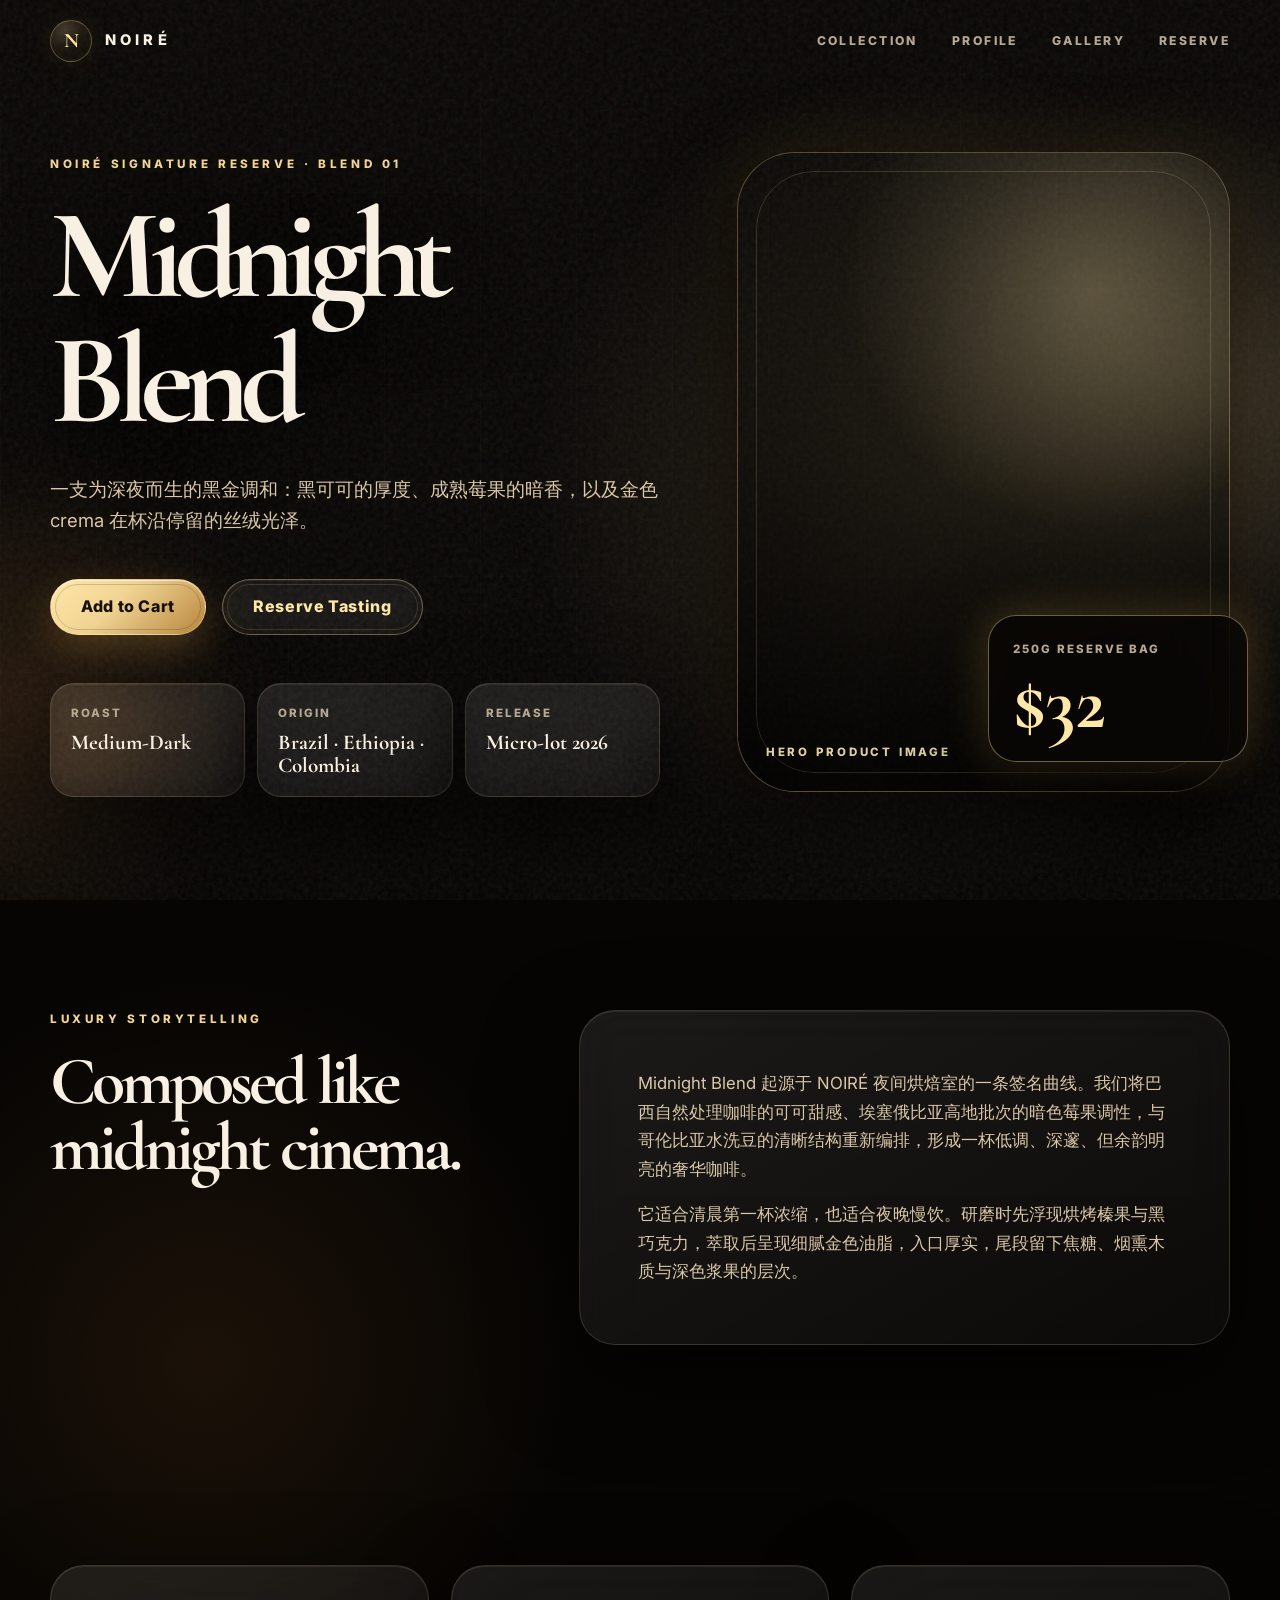
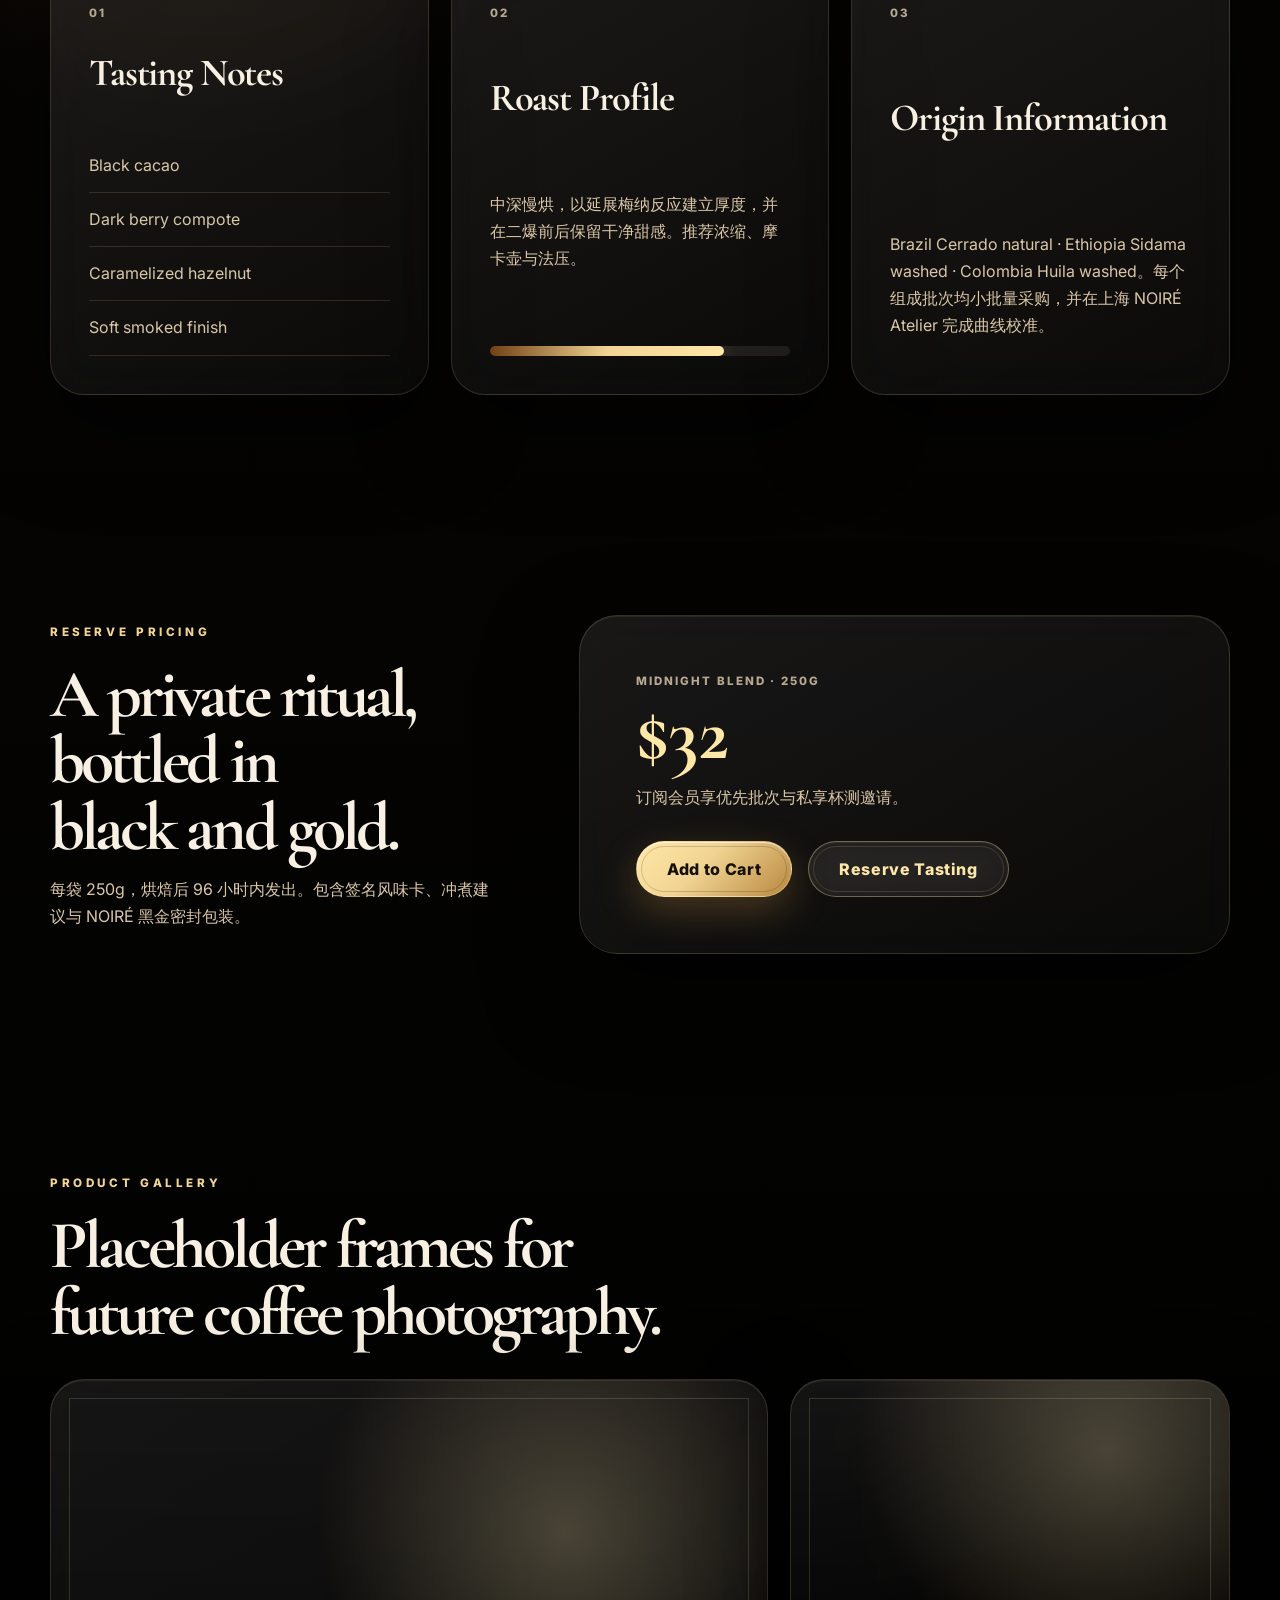
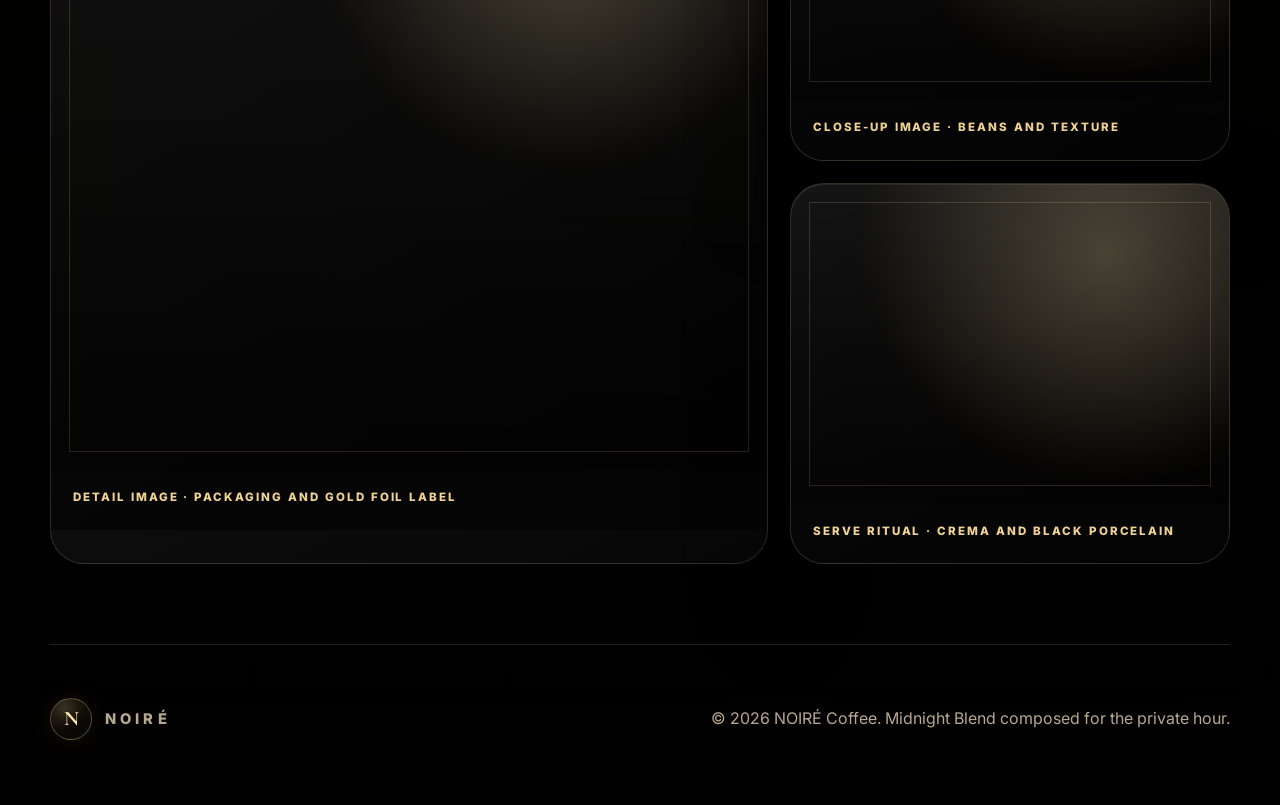
==== product-detail.html @ 7081f26c "Add Midnight Blend product detail page" ====
<!DOCTYPE html>
<html lang="zh-CN">
<head>
  <meta charset="UTF-8">
  <meta name="viewport" content="width=device-width, initial-scale=1.0">
  <title>Midnight Blend | NOIRÉ Coffee</title>
  <meta name="description" content="Midnight Blend premium product page for NOIRÉ Coffee, featuring tasting notes, roast profile, origin information, luxury storytelling, and private tasting reservation CTAs.">
  <link rel="preconnect" href="https://fonts.googleapis.com">
  <link rel="preconnect" href="https://fonts.gstatic.com" crossorigin>
  <link href="https://fonts.googleapis.com/css2?family=Cormorant+Garamond:wght@500;600;700&family=Inter:wght@400;500;600;700;800&family=Noto+Serif+SC:wght@500;700&display=swap" rel="stylesheet">
  <link rel="stylesheet" href="product-detail.css">
</head>
<body>
  <header class="product-header" id="top">
    <nav class="product-nav" aria-label="Midnight Blend 产品导航">
      <a class="brand" href="index.html" aria-label="返回 NOIRÉ Coffee 首页">
        <span class="brand-mark">N</span>
        <span class="brand-word">NOIRÉ</span>
      </a>
      <button class="menu-toggle" type="button" aria-label="打开菜单" aria-expanded="false">
        <span></span>
        <span></span>
      </button>
      <div class="nav-links">
        <a href="index.html#products">Collection</a>
        <a href="#profile">Profile</a>
        <a href="#gallery">Gallery</a>
        <a href="#reserve">Reserve</a>
      </div>
    </nav>
  </header>

  <main>
    <section class="product-hero" aria-labelledby="product-title">
      <div class="cinema-grain" aria-hidden="true"></div>
      <div class="hero-ambient ambient-one" aria-hidden="true"></div>
      <div class="hero-ambient ambient-two" aria-hidden="true"></div>

      <div class="hero-copy reveal">
        <p class="eyebrow">NOIRÉ Signature Reserve · Blend 01</p>
        <h1 id="product-title">Midnight Blend</h1>
        <p class="hero-lede">一支为深夜而生的黑金调和：黑可可的厚度、成熟莓果的暗香，以及金色 crema 在杯沿停留的丝绒光泽。</p>
        <div class="hero-actions" id="reserve">
          <button class="luxury-button magnetic" type="button" data-action="cart">Add to Cart</button>
          <button class="luxury-button luxury-button--outline magnetic" type="button" data-action="tasting">Reserve Tasting</button>
        </div>
        <div class="hero-metrics" aria-label="Midnight Blend 关键信息">
          <div>
            <span>Roast</span>
            <strong>Medium-Dark</strong>
          </div>
          <div>
            <span>Origin</span>
            <strong>Brazil · Ethiopia · Colombia</strong>
          </div>
          <div>
            <span>Release</span>
            <strong>Micro-lot 2026</strong>
          </div>
        </div>
      </div>

      <div class="hero-product reveal floating" aria-label="Midnight Blend 产品主视觉">
        <div class="hero-image placeholder-image" role="img" aria-label="Midnight Blend 黑金包装、咖啡豆与浓缩咖啡的豪华占位图">
          <span>Hero Product Image</span>
        </div>
        <div class="product-badge" aria-label="价格">
          <span>250g Reserve Bag</span>
          <strong>$32</strong>
        </div>
      </div>
    </section>

    <section class="detail-section product-story reveal" aria-labelledby="story-title">
      <div>
        <p class="eyebrow">Luxury Storytelling</p>
        <h2 id="story-title">Composed like midnight cinema.</h2>
      </div>
      <div class="story-panel">
        <p>Midnight Blend 起源于 NOIRÉ 夜间烘焙室的一条签名曲线。我们将巴西自然处理咖啡的可可甜感、埃塞俄比亚高地批次的暗色莓果调性，与哥伦比亚水洗豆的清晰结构重新编排，形成一杯低调、深邃、但余韵明亮的奢华咖啡。</p>
        <p>它适合清晨第一杯浓缩，也适合夜晚慢饮。研磨时先浮现烘烤榛果与黑巧克力，萃取后呈现细腻金色油脂，入口厚实，尾段留下焦糖、烟熏木质与深色浆果的层次。</p>
      </div>
    </section>

    <section class="detail-section profile-grid" id="profile" aria-label="Midnight Blend 风味、烘焙与产地信息">
      <article class="profile-card reveal">
        <span class="card-number">01</span>
        <h3>Tasting Notes</h3>
        <ul>
          <li>Black cacao</li>
          <li>Dark berry compote</li>
          <li>Caramelized hazelnut</li>
          <li>Soft smoked finish</li>
        </ul>
      </article>
      <article class="profile-card reveal">
        <span class="card-number">02</span>
        <h3>Roast Profile</h3>
        <p>中深慢烘，以延展梅纳反应建立厚度，并在二爆前后保留干净甜感。推荐浓缩、摩卡壶与法压。</p>
        <div class="roast-scale" aria-label="烘焙程度 78%">
          <span></span>
        </div>
      </article>
      <article class="profile-card reveal">
        <span class="card-number">03</span>
        <h3>Origin Information</h3>
        <p>Brazil Cerrado natural · Ethiopia Sidama washed · Colombia Huila washed。每个组成批次均小批量采购，并在上海 NOIRÉ Atelier 完成曲线校准。</p>
      </article>
    </section>

    <section class="detail-section pricing-section reveal" aria-labelledby="pricing-title">
      <div class="pricing-copy">
        <p class="eyebrow">Reserve Pricing</p>
        <h2 id="pricing-title">A private ritual, bottled in black and gold.</h2>
        <p>每袋 250g，烘焙后 96 小时内发出。包含签名风味卡、冲煮建议与 NOIRÉ 黑金密封包装。</p>
      </div>
      <div class="price-card">
        <span>Midnight Blend · 250g</span>
        <strong>$32</strong>
        <p>订阅会员享优先批次与私享杯测邀请。</p>
        <div class="price-actions">
          <button class="luxury-button" type="button" data-action="cart">Add to Cart</button>
          <button class="luxury-button luxury-button--outline" type="button" data-action="tasting">Reserve Tasting</button>
        </div>
      </div>
    </section>

    <section class="detail-section gallery-section" id="gallery" aria-labelledby="gallery-title">
      <div class="section-heading reveal">
        <p class="eyebrow">Product Gallery</p>
        <h2 id="gallery-title">Placeholder frames for future coffee photography.</h2>
      </div>
      <div class="gallery-grid">
        <figure class="gallery-item gallery-item--wide reveal">
          <div class="gallery-image detail-image" role="img" aria-label="Midnight Blend 细节产品占位图"></div>
          <figcaption>Detail image · packaging and gold foil label</figcaption>
        </figure>
        <figure class="gallery-item reveal">
          <div class="gallery-image closeup-image" role="img" aria-label="咖啡豆与金色光影特写占位图"></div>
          <figcaption>Close-up image · beans and texture</figcaption>
        </figure>
        <figure class="gallery-item reveal">
          <div class="gallery-image ritual-image" role="img" aria-label="浓缩咖啡油脂与杯具占位图"></div>
          <figcaption>Serve ritual · crema and black porcelain</figcaption>
        </figure>
      </div>
    </section>
  </main>

  <footer class="product-footer">
    <a class="brand" href="#top" aria-label="返回 Midnight Blend 页面顶部">
      <span class="brand-mark">N</span>
      <span class="brand-word">NOIRÉ</span>
    </a>
    <p>© 2026 NOIRÉ Coffee. Midnight Blend composed for the private hour.</p>
  </footer>

  <div class="product-toast" role="status" aria-live="polite"></div>
  <script src="product-detail.js"></script>
</body>
</html>
---- product-detail.css ----
:root {
  --bg: #050403;
  --bg-deep: #000;
  --panel: rgba(18, 15, 11, 0.74);
  --panel-strong: rgba(27, 21, 14, 0.9);
  --text: #f8f0e2;
  --muted: #b7a892;
  --muted-strong: #dac7a8;
  --gold: #b8873e;
  --gold-soft: #f1d493;
  --gold-bright: #ffe7a8;
  --line: rgba(241, 212, 147, 0.16);
  --line-strong: rgba(241, 212, 147, 0.34);
  --shadow: 0 34px 90px rgba(0, 0, 0, 0.58);
  --glow: 0 0 46px rgba(222, 174, 88, 0.3);
}

* {
  box-sizing: border-box;
}

html {
  scroll-behavior: smooth;
}

body {
  margin: 0;
  min-width: 320px;
  overflow-x: hidden;
  background:
    radial-gradient(circle at 74% 12%, rgba(241, 212, 147, 0.16), transparent 26rem),
    radial-gradient(circle at 16% 34%, rgba(184, 111, 42, 0.12), transparent 24rem),
    linear-gradient(180deg, #080604 0%, var(--bg) 46%, #010101 100%);
  color: var(--text);
  font-family: Inter, "PingFang SC", "Microsoft YaHei", sans-serif;
  line-height: 1.7;
}

body::before {
  position: fixed;
  inset: 0;
  z-index: -1;
  pointer-events: none;
  content: "";
  opacity: 0.74;
  background:
    linear-gradient(90deg, rgba(255, 255, 255, 0.025) 1px, transparent 1px),
    linear-gradient(180deg, rgba(255, 255, 255, 0.018) 1px, transparent 1px);
  background-size: 96px 96px;
  mask-image: linear-gradient(180deg, transparent, #000 15%, #000 78%, transparent);
}

body.menu-open {
  overflow: hidden;
}

a {
  color: inherit;
  text-decoration: none;
}

button {
  border: 0;
  font: inherit;
}

.product-header {
  position: fixed;
  inset: 0 0 auto;
  z-index: 20;
  border-bottom: 1px solid transparent;
  transition: background 0.35s ease, border-color 0.35s ease, box-shadow 0.35s ease, backdrop-filter 0.35s ease;
}

.product-header.scrolled {
  border-color: var(--line);
  background: rgba(5, 4, 3, 0.78);
  box-shadow: 0 18px 50px rgba(0, 0, 0, 0.28);
  backdrop-filter: blur(24px);
}

.product-nav,
.detail-section,
.product-footer {
  width: min(1180px, calc(100% - 40px));
  margin-inline: auto;
}

.product-nav {
  min-height: 82px;
  display: flex;
  align-items: center;
  justify-content: space-between;
  gap: 24px;
}

.brand {
  display: inline-flex;
  align-items: center;
  gap: 13px;
  font-weight: 800;
  letter-spacing: 0.26em;
}

.brand-mark {
  width: 42px;
  height: 42px;
  display: grid;
  place-items: center;
  border: 1px solid var(--line-strong);
  border-radius: 50%;
  color: var(--gold-bright);
  font-family: "Cormorant Garamond", "Noto Serif SC", serif;
  font-size: 1.28rem;
  letter-spacing: 0;
  background: radial-gradient(circle at 35% 25%, rgba(255, 231, 168, 0.2), rgba(184, 135, 62, 0.05) 48%, transparent 70%);
  box-shadow: inset 0 0 22px rgba(241, 212, 147, 0.08), 0 0 24px rgba(184, 135, 62, 0.12);
}

.brand-word {
  font-size: 0.92rem;
}

.nav-links {
  display: flex;
  align-items: center;
  gap: 34px;
  color: var(--muted);
  font-size: 0.76rem;
  font-weight: 800;
  letter-spacing: 0.2em;
  text-transform: uppercase;
}

.nav-links a {
  position: relative;
  transition: color 0.25s ease, text-shadow 0.25s ease;
}

.nav-links a::after {
  position: absolute;
  left: 0;
  right: 0;
  bottom: -9px;
  height: 1px;
  content: "";
  background: linear-gradient(90deg, transparent, var(--gold-soft), transparent);
  transform: scaleX(0);
  transition: transform 0.25s ease;
}

.nav-links a:hover {
  color: var(--gold-bright);
  text-shadow: 0 0 18px rgba(241, 212, 147, 0.35);
}

.nav-links a:hover::after {
  transform: scaleX(1);
}

.menu-toggle {
  display: none;
  width: 44px;
  height: 44px;
  border: 1px solid var(--line);
  border-radius: 50%;
  background: rgba(255, 255, 255, 0.035);
  color: var(--text);
}

.menu-toggle span {
  display: block;
  width: 18px;
  height: 1px;
  margin: 6px auto;
  background: currentColor;
}

.product-hero {
  position: relative;
  min-height: 100vh;
  display: grid;
  grid-template-columns: minmax(0, 0.94fr) minmax(360px, 0.76fr);
  align-items: center;
  gap: clamp(34px, 6vw, 92px);
  overflow: hidden;
  padding: 140px max(24px, calc((100vw - 1180px) / 2)) 88px;
  isolation: isolate;
}

.cinema-grain,
.hero-ambient {
  position: absolute;
  inset: 0;
  pointer-events: none;
}

.cinema-grain {
  z-index: -2;
  opacity: 0.16;
  mix-blend-mode: screen;
  background-image: url("data:image/svg+xml,%3Csvg viewBox='0 0 220 220' xmlns='http://www.w3.org/2000/svg'%3E%3Cfilter id='n'%3E%3CfeTurbulence type='fractalNoise' baseFrequency='0.82' numOctaves='3' stitchTiles='stitch'/%3E%3C/filter%3E%3Crect width='100%25' height='100%25' filter='url(%23n)' opacity='0.48'/%3E%3C/svg%3E");
}

.hero-ambient {
  z-index: -3;
  border-radius: 999px;
  filter: blur(26px);
  animation: breathe 9s ease-in-out infinite;
}

.ambient-one {
  left: auto;
  right: -18vw;
  top: 8vh;
  width: 48vw;
  height: 48vw;
  background: radial-gradient(circle, rgba(241, 212, 147, 0.22), transparent 64%);
}

.ambient-two {
  right: auto;
  left: -20vw;
  top: 48vh;
  width: 42vw;
  height: 42vw;
  background: radial-gradient(circle, rgba(184, 111, 42, 0.18), transparent 64%);
  animation-delay: -4s;
}

.eyebrow {
  margin: 0 0 18px;
  color: var(--gold-soft);
  font-size: 0.73rem;
  font-weight: 800;
  letter-spacing: 0.31em;
  text-transform: uppercase;
}

h1,
h2,
h3 {
  margin: 0;
  font-family: "Cormorant Garamond", "Noto Serif SC", serif;
  font-weight: 700;
  line-height: 0.98;
}

h1 {
  max-width: 780px;
  font-size: clamp(4.2rem, 10vw, 10.8rem);
  letter-spacing: -0.08em;
  text-wrap: balance;
  text-shadow: 0 22px 70px rgba(0, 0, 0, 0.78);
}

h2 {
  font-size: clamp(2.7rem, 5.3vw, 5.8rem);
  letter-spacing: -0.058em;
  text-wrap: balance;
}

h3 {
  font-size: clamp(2rem, 3vw, 2.7rem);
  letter-spacing: -0.03em;
}

.hero-lede {
  max-width: 650px;
  margin: 30px 0 0;
  color: var(--muted-strong);
  font-size: clamp(1rem, 1.45vw, 1.22rem);
}

.hero-actions,
.price-actions {
  display: flex;
  flex-wrap: wrap;
  gap: 16px;
  margin-top: 42px;
}

.luxury-button {
  position: relative;
  min-height: 56px;
  display: inline-flex;
  align-items: center;
  justify-content: center;
  overflow: hidden;
  border: 1px solid rgba(255, 231, 168, 0.36);
  border-radius: 999px;
  padding: 0 30px;
  cursor: pointer;
  color: #171006;
  font-weight: 800;
  letter-spacing: 0.04em;
  background: linear-gradient(135deg, var(--gold-bright), var(--gold-soft) 42%, var(--gold));
  box-shadow: 0 14px 38px rgba(184, 135, 62, 0.32), inset 0 1px 0 rgba(255, 255, 255, 0.58);
  transition: transform 0.3s ease, box-shadow 0.3s ease, border-color 0.3s ease, color 0.3s ease;
}

.luxury-button::before {
  position: absolute;
  inset: 0;
  content: "";
  background: linear-gradient(115deg, transparent 0%, rgba(255, 255, 255, 0.56) 46%, transparent 100%);
  transform: translateX(-135%);
  transition: transform 0.72s ease;
}

.luxury-button::after {
  position: absolute;
  inset: 4px;
  content: "";
  border-radius: inherit;
  border: 1px solid rgba(23, 16, 6, 0.18);
  pointer-events: none;
}

.luxury-button:hover {
  transform: translateY(-4px) scale(1.015);
  border-color: rgba(255, 231, 168, 0.82);
  box-shadow: 0 22px 64px rgba(241, 212, 147, 0.34), var(--glow);
}

.luxury-button:hover::before {
  transform: translateX(135%);
}

.luxury-button--outline {
  color: var(--gold-bright);
  background: rgba(255, 255, 255, 0.045);
  box-shadow: inset 0 1px 0 rgba(255, 255, 255, 0.08);
  backdrop-filter: blur(16px);
}

.luxury-button--outline::after {
  border-color: rgba(241, 212, 147, 0.16);
}

.hero-metrics {
  display: grid;
  grid-template-columns: repeat(3, 1fr);
  gap: 12px;
  margin-top: 48px;
}

.hero-metrics div,
.profile-card,
.story-panel,
.price-card,
.gallery-item {
  border: 1px solid var(--line);
  background: linear-gradient(150deg, rgba(255, 255, 255, 0.085), rgba(255, 255, 255, 0.026));
  box-shadow: var(--shadow), inset 0 1px 0 rgba(255, 255, 255, 0.08);
  backdrop-filter: blur(22px);
}

.hero-metrics div {
  min-height: 114px;
  padding: 20px;
  border-radius: 24px;
}

.hero-metrics span,
.price-card span,
.product-badge span,
.card-number,
.gallery-item figcaption {
  display: block;
  color: var(--muted);
  font-size: 0.72rem;
  font-weight: 800;
  letter-spacing: 0.17em;
  text-transform: uppercase;
}

.hero-metrics strong {
  display: block;
  margin-top: 8px;
  color: var(--text);
  font-family: "Cormorant Garamond", serif;
  font-size: 1.32rem;
  line-height: 1.05;
}

.hero-product {
  position: relative;
  min-height: min(72vh, 760px);
}

.hero-image {
  height: 100%;
  min-height: 640px;
  border: 1px solid var(--line-strong);
  border-radius: clamp(34px, 5vw, 58px);
  box-shadow: var(--shadow), 0 0 80px rgba(184, 135, 62, 0.18);
}

.placeholder-image,
.gallery-image {
  position: relative;
  overflow: hidden;
  display: grid;
  place-items: end start;
  padding: 28px;
  background-size: cover;
  background-position: center;
  filter: saturate(0.82) contrast(1.13) brightness(0.86);
}

.placeholder-image::before,
.gallery-image::before {
  position: absolute;
  inset: 0;
  content: "";
  background:
    radial-gradient(circle at 72% 22%, rgba(255, 231, 168, 0.28), transparent 16rem),
    linear-gradient(180deg, rgba(5, 4, 3, 0.05), rgba(5, 4, 3, 0.72));
}

.placeholder-image::after,
.gallery-image::after {
  position: absolute;
  inset: 18px;
  content: "";
  border: 1px solid rgba(255, 231, 168, 0.18);
  border-radius: inherit;
  pointer-events: none;
}

.placeholder-image span {
  position: relative;
  z-index: 1;
  color: var(--gold-bright);
  font-size: 0.72rem;
  font-weight: 800;
  letter-spacing: 0.24em;
  text-transform: uppercase;
}

.hero-image {
  background-image: url("https://images.unsplash.com/photo-1442512595331-e89e73853f31?auto=format&fit=crop&w=1200&q=88");
}

.product-badge {
  position: absolute;
  right: -18px;
  bottom: 38px;
  width: min(260px, 72%);
  padding: 24px;
  border: 1px solid rgba(255, 231, 168, 0.4);
  border-radius: 28px;
  background: rgba(10, 8, 6, 0.82);
  box-shadow: var(--shadow), var(--glow);
  backdrop-filter: blur(18px);
}

.product-badge strong,
.price-card strong {
  display: block;
  margin-top: 8px;
  color: var(--gold-bright);
  font-family: "Cormorant Garamond", serif;
  font-size: clamp(3.2rem, 6vw, 5.3rem);
  line-height: 0.9;
}

.detail-section {
  position: relative;
  padding: 110px 0;
}

.product-story,
.pricing-section {
  display: grid;
  grid-template-columns: 0.82fr 1.18fr;
  gap: clamp(28px, 6vw, 78px);
  align-items: start;
}

.story-panel {
  border-radius: 36px;
  padding: clamp(30px, 4.6vw, 58px);
  color: var(--muted-strong);
  font-size: 1.05rem;
}

.story-panel p:first-child {
  margin-top: 0;
}

.story-panel p:last-child {
  margin-bottom: 0;
}

.profile-grid {
  display: grid;
  grid-template-columns: repeat(3, 1fr);
  gap: 22px;
}

.profile-card {
  min-height: 430px;
  display: flex;
  flex-direction: column;
  justify-content: space-between;
  border-radius: 34px;
  padding: clamp(26px, 3vw, 38px);
  transition: transform 0.34s ease, border-color 0.34s ease, box-shadow 0.34s ease;
}

.profile-card:hover,
.gallery-item:hover {
  transform: translateY(-8px);
  border-color: rgba(255, 231, 168, 0.5);
  box-shadow: 0 34px 92px rgba(0, 0, 0, 0.58), var(--glow);
}

.profile-card ul {
  display: grid;
  gap: 13px;
  margin: 28px 0 0;
  padding: 0;
  list-style: none;
  color: var(--muted-strong);
}

.profile-card li {
  padding-bottom: 13px;
  border-bottom: 1px solid rgba(241, 212, 147, 0.14);
}

.profile-card p {
  color: var(--muted-strong);
}

.roast-scale {
  height: 10px;
  overflow: hidden;
  border-radius: 999px;
  background: rgba(255, 255, 255, 0.08);
}

.roast-scale span {
  display: block;
  width: 78%;
  height: 100%;
  border-radius: inherit;
  background: linear-gradient(90deg, #704014, var(--gold-soft), var(--gold-bright));
  box-shadow: 0 0 20px rgba(241, 212, 147, 0.26);
}

.pricing-section {
  align-items: center;
}

.pricing-copy p:not(.eyebrow),
.price-card p {
  color: var(--muted-strong);
}

.price-card {
  border-radius: 38px;
  padding: clamp(30px, 4.6vw, 56px);
}

.price-actions {
  margin-top: 30px;
}

.gallery-section {
  padding-bottom: 80px;
}

.section-heading {
  max-width: 800px;
  margin-bottom: 34px;
}

.gallery-grid {
  display: grid;
  grid-template-columns: 1.24fr 0.76fr;
  gap: 22px;
}

.gallery-item {
  margin: 0;
  overflow: hidden;
  border-radius: 34px;
  transition: transform 0.34s ease, border-color 0.34s ease, box-shadow 0.34s ease;
}

.gallery-item--wide {
  grid-row: span 2;
}

.gallery-image {
  min-height: 320px;
  transition: transform 0.6s ease, filter 0.6s ease;
}

.gallery-item--wide .gallery-image {
  min-height: 690px;
}

.gallery-item:hover .gallery-image {
  transform: scale(1.04);
  filter: saturate(0.96) contrast(1.12) brightness(0.94);
}

.detail-image {
  background-image: url("https://images.unsplash.com/photo-1517701604599-bb29b565090c?auto=format&fit=crop&w=1200&q=88");
}

.closeup-image {
  background-image: url("https://images.unsplash.com/photo-1514432324607-a09d9b4aefdd?auto=format&fit=crop&w=900&q=86");
}

.ritual-image {
  background-image: url("https://images.unsplash.com/photo-1525088553748-01d6e210e00b?auto=format&fit=crop&w=900&q=86");
}

.gallery-item figcaption {
  padding: 18px 22px 22px;
  color: var(--gold-soft);
  background: rgba(5, 4, 3, 0.72);
}

.product-footer {
  display: flex;
  align-items: center;
  justify-content: space-between;
  gap: 24px;
  padding: 44px 0 56px;
  border-top: 1px solid var(--line);
  color: var(--muted);
}

.product-toast {
  position: fixed;
  left: 50%;
  bottom: 28px;
  z-index: 30;
  max-width: min(620px, calc(100% - 40px));
  padding: 16px 22px;
  border: 1px solid rgba(229, 201, 139, 0.42);
  border-radius: 999px;
  background: rgba(17, 14, 10, 0.9);
  color: var(--text);
  box-shadow: var(--shadow), var(--glow);
  transform: translate(-50%, 120px);
  opacity: 0;
  transition: transform 0.34s ease, opacity 0.34s ease;
  backdrop-filter: blur(18px);
}

.product-toast.show {
  transform: translate(-50%, 0);
  opacity: 1;
}

.reveal {
  opacity: 0;
  transform: translateY(34px) scale(0.985);
  transition: opacity 0.85s cubic-bezier(0.2, 0.75, 0.2, 1), transform 0.85s cubic-bezier(0.2, 0.75, 0.2, 1);
}

.reveal.visible {
  opacity: 1;
  transform: translateY(0) scale(1);
}

.floating {
  animation: float 7s ease-in-out infinite;
}

@keyframes float {
  0%, 100% {
    transform: translateY(0);
  }
  50% {
    transform: translateY(-12px);
  }
}

@keyframes breathe {
  0%, 100% {
    transform: scale(1);
  }
  50% {
    transform: scale(1.12);
  }
}

@media (prefers-reduced-motion: reduce) {
  html {
    scroll-behavior: auto;
  }

  *,
  *::before,
  *::after {
    animation-duration: 0.01ms !important;
    animation-iteration-count: 1 !important;
    transition-duration: 0.01ms !important;
  }
}

@media (max-width: 1020px) {
  .product-hero,
  .product-story,
  .pricing-section {
    grid-template-columns: 1fr;
  }

  .product-hero {
    padding-top: 130px;
  }

  .hero-product {
    min-height: auto;
  }

  .hero-image {
    min-height: 560px;
  }

  .profile-grid,
  .gallery-grid {
    grid-template-columns: 1fr;
  }

  .profile-card {
    min-height: 320px;
  }

  .gallery-item--wide {
    grid-row: auto;
  }

  .gallery-item--wide .gallery-image,
  .gallery-image {
    min-height: 420px;
  }
}

@media (max-width: 760px) {
  .menu-toggle {
    display: block;
  }

  .nav-links {
    position: fixed;
    top: 82px;
    left: 20px;
    right: 20px;
    display: grid;
    gap: 8px;
    padding: 18px;
    border: 1px solid var(--line);
    border-radius: 24px;
    background: rgba(12, 10, 8, 0.96);
    transform: translateY(-18px);
    opacity: 0;
    pointer-events: none;
    transition: transform 0.25s ease, opacity 0.25s ease;
    backdrop-filter: blur(20px);
  }

  .nav-links.open {
    transform: translateY(0);
    opacity: 1;
    pointer-events: auto;
  }

  .nav-links a {
    padding: 12px;
  }

  .product-hero {
    padding-inline: 20px;
    padding-bottom: 62px;
  }

  h1 {
    font-size: clamp(4rem, 22vw, 6.4rem);
  }

  .hero-actions,
  .price-actions {
    display: grid;
  }

  .luxury-button {
    width: 100%;
  }

  .hero-metrics {
    grid-template-columns: 1fr;
  }

  .hero-image {
    min-height: 440px;
  }

  .product-badge {
    right: 18px;
    bottom: 18px;
  }

  .detail-section {
    width: min(100% - 32px, 1180px);
    padding: 76px 0;
  }

  .product-footer {
    width: min(100% - 32px, 1180px);
    flex-direction: column;
    align-items: flex-start;
  }
}
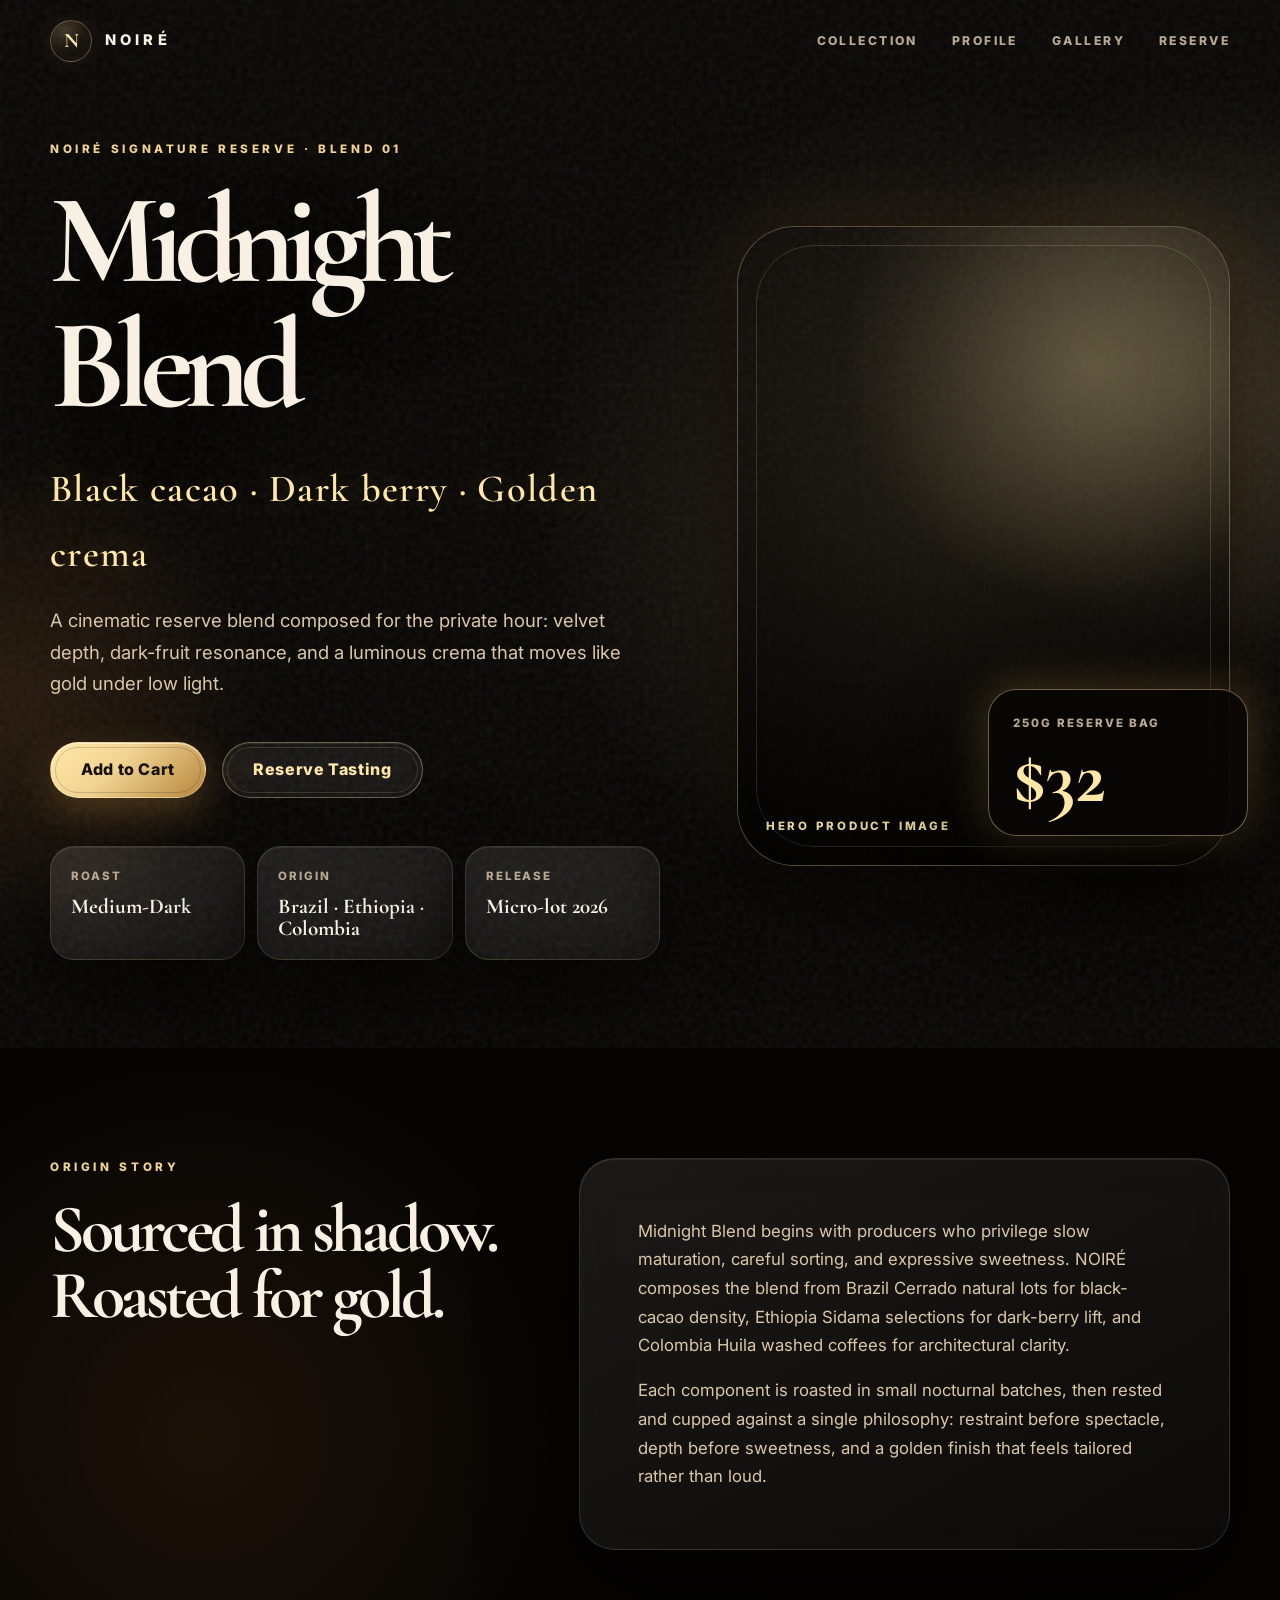
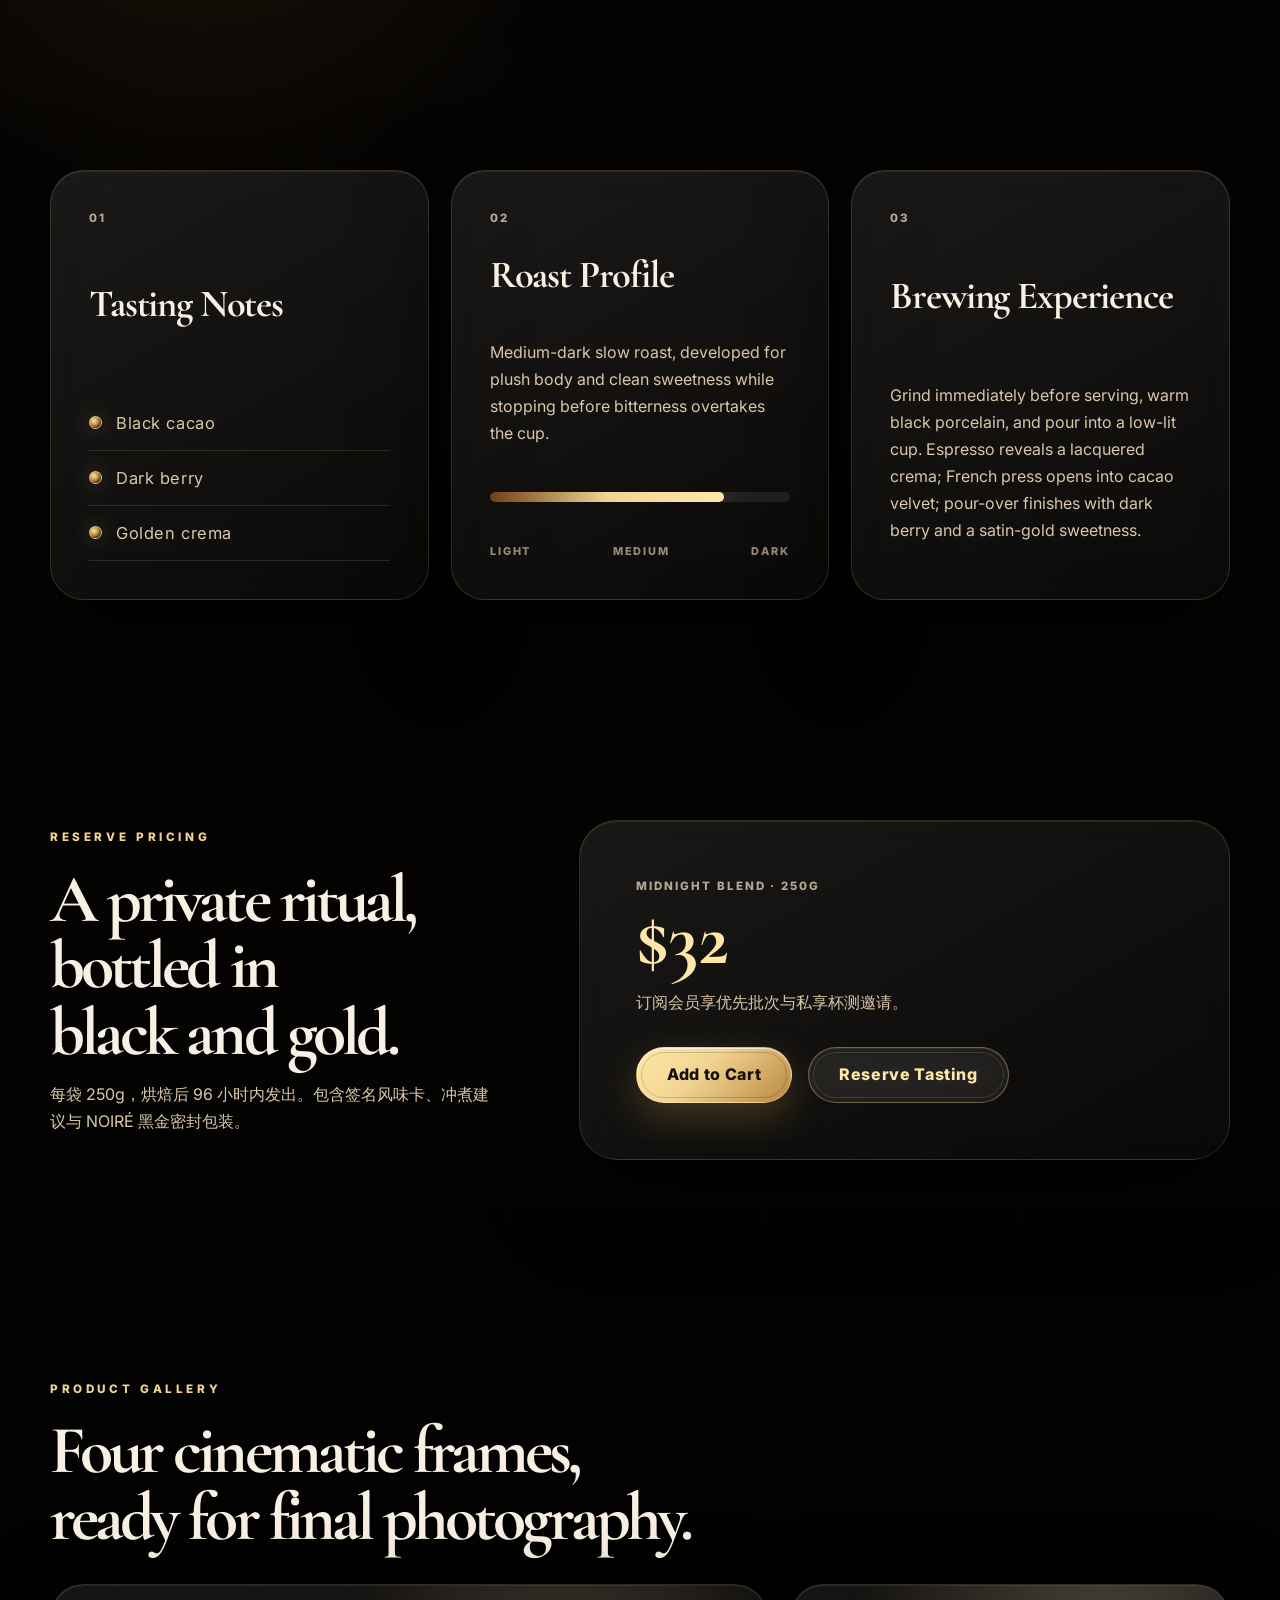
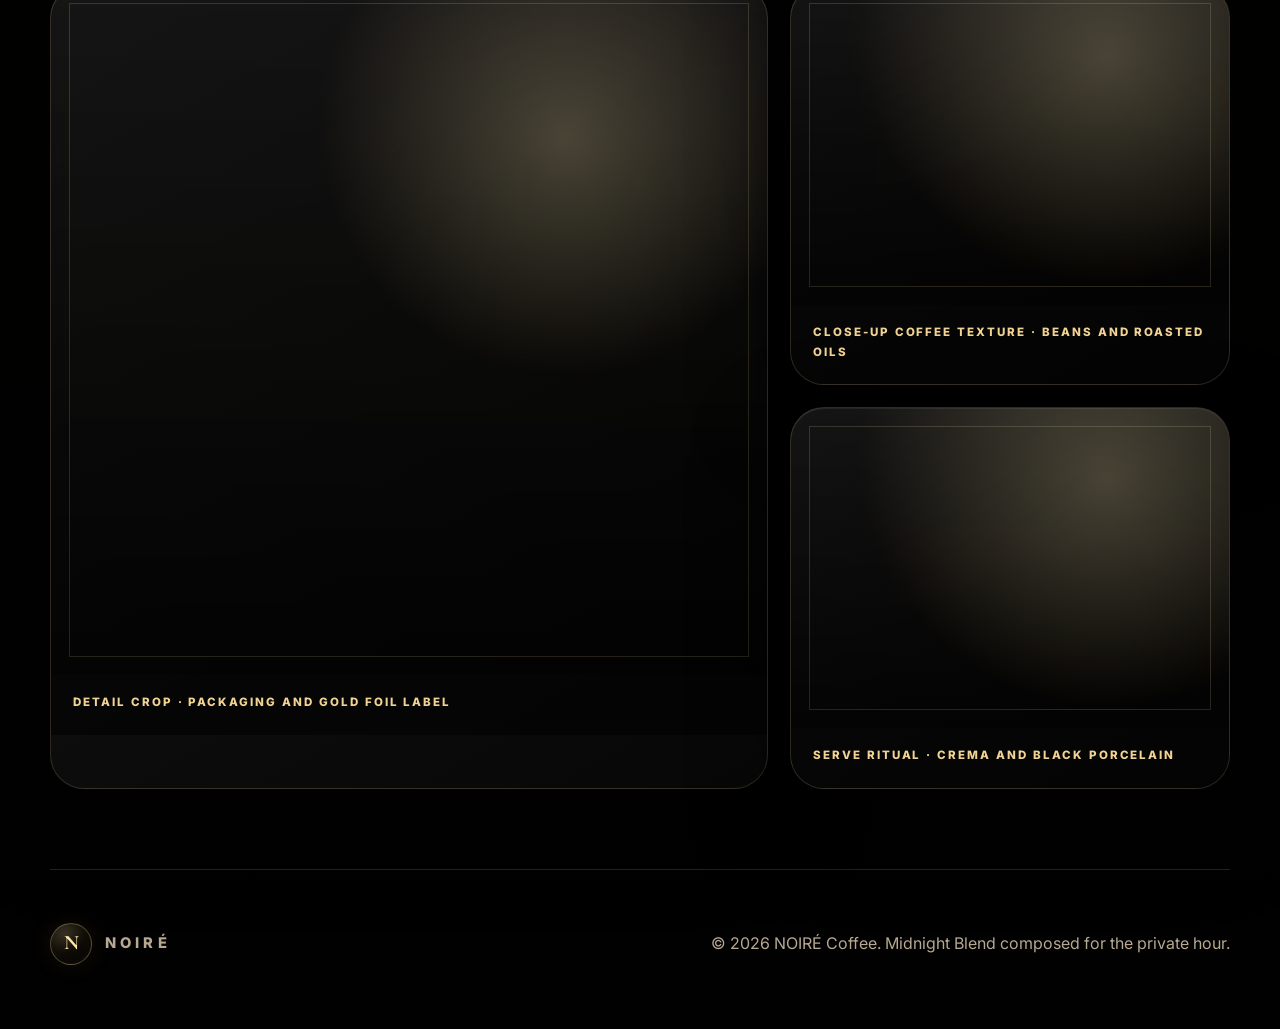
==== commit 99694bba: "Build Midnight Blend product detail experience" ====
--- a/product-detail.html
+++ b/product-detail.html
@@ -3,7 +3,7 @@
 <head>
   <meta charset="UTF-8">
   <meta name="viewport" content="width=device-width, initial-scale=1.0">
-  <title>Midnight Blend | NOIRÉ Coffee</title>
+  <title>Midnight Blend — NOIRÉ Coffee</title>
   <meta name="description" content="Midnight Blend premium product page for NOIRÉ Coffee, featuring tasting notes, roast profile, origin information, luxury storytelling, and private tasting reservation CTAs.">
   <link rel="preconnect" href="https://fonts.googleapis.com">
   <link rel="preconnect" href="https://fonts.gstatic.com" crossorigin>
@@ -39,7 +39,8 @@
       <div class="hero-copy reveal">
         <p class="eyebrow">NOIRÉ Signature Reserve · Blend 01</p>
         <h1 id="product-title">Midnight Blend</h1>
-        <p class="hero-lede">一支为深夜而生的黑金调和：黑可可的厚度、成熟莓果的暗香，以及金色 crema 在杯沿停留的丝绒光泽。</p>
+        <p class="hero-subtitle">Black cacao · Dark berry · Golden crema</p>
+        <p class="hero-lede">A cinematic reserve blend composed for the private hour: velvet depth, dark-fruit resonance, and a luminous crema that moves like gold under low light.</p>
         <div class="hero-actions" id="reserve">
           <button class="luxury-button magnetic" type="button" data-action="cart">Add to Cart</button>
           <button class="luxury-button luxury-button--outline magnetic" type="button" data-action="tasting">Reserve Tasting</button>
@@ -73,12 +74,12 @@
 
     <section class="detail-section product-story reveal" aria-labelledby="story-title">
       <div>
-        <p class="eyebrow">Luxury Storytelling</p>
-        <h2 id="story-title">Composed like midnight cinema.</h2>
+        <p class="eyebrow">Origin Story</p>
+        <h2 id="story-title">Sourced in shadow. Roasted for gold.</h2>
       </div>
       <div class="story-panel">
-        <p>Midnight Blend 起源于 NOIRÉ 夜间烘焙室的一条签名曲线。我们将巴西自然处理咖啡的可可甜感、埃塞俄比亚高地批次的暗色莓果调性，与哥伦比亚水洗豆的清晰结构重新编排，形成一杯低调、深邃、但余韵明亮的奢华咖啡。</p>
-        <p>它适合清晨第一杯浓缩，也适合夜晚慢饮。研磨时先浮现烘烤榛果与黑巧克力，萃取后呈现细腻金色油脂，入口厚实，尾段留下焦糖、烟熏木质与深色浆果的层次。</p>
+        <p>Midnight Blend begins with producers who privilege slow maturation, careful sorting, and expressive sweetness. NOIRÉ composes the blend from Brazil Cerrado natural lots for black-cacao density, Ethiopia Sidama selections for dark-berry lift, and Colombia Huila washed coffees for architectural clarity.</p>
+        <p>Each component is roasted in small nocturnal batches, then rested and cupped against a single philosophy: restraint before spectacle, depth before sweetness, and a golden finish that feels tailored rather than loud.</p>
       </div>
     </section>
 
@@ -86,25 +87,29 @@
       <article class="profile-card reveal">
         <span class="card-number">01</span>
         <h3>Tasting Notes</h3>
-        <ul>
-          <li>Black cacao</li>
-          <li>Dark berry compote</li>
-          <li>Caramelized hazelnut</li>
-          <li>Soft smoked finish</li>
+        <ul class="note-list">
+          <li><span aria-hidden="true"></span>Black cacao</li>
+          <li><span aria-hidden="true"></span>Dark berry</li>
+          <li><span aria-hidden="true"></span>Golden crema</li>
         </ul>
       </article>
       <article class="profile-card reveal">
         <span class="card-number">02</span>
         <h3>Roast Profile</h3>
-        <p>中深慢烘，以延展梅纳反应建立厚度，并在二爆前后保留干净甜感。推荐浓缩、摩卡壶与法压。</p>
-        <div class="roast-scale" aria-label="烘焙程度 78%">
+        <p>Medium-dark slow roast, developed for plush body and clean sweetness while stopping before bitterness overtakes the cup.</p>
+        <div class="roast-scale" aria-label="Roast level medium-dark, 78 percent">
           <span></span>
+        </div>
+        <div class="roast-labels" aria-hidden="true">
+          <span>Light</span>
+          <span>Medium</span>
+          <span>Dark</span>
         </div>
       </article>
       <article class="profile-card reveal">
         <span class="card-number">03</span>
-        <h3>Origin Information</h3>
-        <p>Brazil Cerrado natural · Ethiopia Sidama washed · Colombia Huila washed。每个组成批次均小批量采购，并在上海 NOIRÉ Atelier 完成曲线校准。</p>
+        <h3>Brewing Experience</h3>
+        <p>Grind immediately before serving, warm black porcelain, and pour into a low-lit cup. Espresso reveals a lacquered crema; French press opens into cacao velvet; pour-over finishes with dark berry and a satin-gold sweetness.</p>
       </article>
     </section>
 
@@ -119,8 +124,8 @@
         <strong>$32</strong>
         <p>订阅会员享优先批次与私享杯测邀请。</p>
         <div class="price-actions">
-          <button class="luxury-button" type="button" data-action="cart">Add to Cart</button>
-          <button class="luxury-button luxury-button--outline" type="button" data-action="tasting">Reserve Tasting</button>
+          <button class="luxury-button magnetic" type="button" data-action="cart">Add to Cart</button>
+          <button class="luxury-button luxury-button--outline magnetic" type="button" data-action="tasting">Reserve Tasting</button>
         </div>
       </div>
     </section>
@@ -128,16 +133,16 @@
     <section class="detail-section gallery-section" id="gallery" aria-labelledby="gallery-title">
       <div class="section-heading reveal">
         <p class="eyebrow">Product Gallery</p>
-        <h2 id="gallery-title">Placeholder frames for future coffee photography.</h2>
+        <h2 id="gallery-title">Four cinematic frames, ready for final photography.</h2>
       </div>
       <div class="gallery-grid">
         <figure class="gallery-item gallery-item--wide reveal">
           <div class="gallery-image detail-image" role="img" aria-label="Midnight Blend 细节产品占位图"></div>
-          <figcaption>Detail image · packaging and gold foil label</figcaption>
+          <figcaption>Detail crop · packaging and gold foil label</figcaption>
         </figure>
         <figure class="gallery-item reveal">
           <div class="gallery-image closeup-image" role="img" aria-label="咖啡豆与金色光影特写占位图"></div>
-          <figcaption>Close-up image · beans and texture</figcaption>
+          <figcaption>Close-up coffee texture · beans and roasted oils</figcaption>
         </figure>
         <figure class="gallery-item reveal">
           <div class="gallery-image ritual-image" role="img" aria-label="浓缩咖啡油脂与杯具占位图"></div>
--- a/product-detail.css
+++ b/product-detail.css
@@ -265,9 +265,20 @@
   letter-spacing: -0.03em;
 }
 
+.hero-subtitle {
+  max-width: 640px;
+  margin: 28px 0 0;
+  color: var(--gold-bright);
+  font-family: "Cormorant Garamond", "Noto Serif SC", serif;
+  font-size: clamp(1.55rem, 3vw, 2.55rem);
+  font-weight: 600;
+  letter-spacing: 0.035em;
+  text-shadow: 0 0 34px rgba(241, 212, 147, 0.28);
+}
+
 .hero-lede {
   max-width: 650px;
-  margin: 30px 0 0;
+  margin: 18px 0 0;
   color: var(--muted-strong);
   font-size: clamp(1rem, 1.45vw, 1.22rem);
 }
@@ -531,6 +542,24 @@
   border-bottom: 1px solid rgba(241, 212, 147, 0.14);
 }
 
+.note-list li {
+  display: flex;
+  align-items: center;
+  gap: 14px;
+  font-size: 1.03rem;
+  letter-spacing: 0.035em;
+}
+
+.note-list li span {
+  width: 13px;
+  height: 13px;
+  flex: 0 0 13px;
+  border: 1px solid rgba(255, 231, 168, 0.72);
+  border-radius: 50%;
+  background: radial-gradient(circle at 35% 35%, var(--gold-bright), var(--gold) 45%, rgba(78, 42, 15, 0.95) 74%);
+  box-shadow: 0 0 22px rgba(241, 212, 147, 0.32);
+}
+
 .profile-card p {
   color: var(--muted-strong);
 }
@@ -549,6 +578,17 @@
   border-radius: inherit;
   background: linear-gradient(90deg, #704014, var(--gold-soft), var(--gold-bright));
   box-shadow: 0 0 20px rgba(241, 212, 147, 0.26);
+}
+
+.roast-labels {
+  display: flex;
+  justify-content: space-between;
+  margin-top: 12px;
+  color: rgba(218, 199, 168, 0.68);
+  font-size: 0.68rem;
+  font-weight: 800;
+  letter-spacing: 0.18em;
+  text-transform: uppercase;
 }
 
 .pricing-section {
